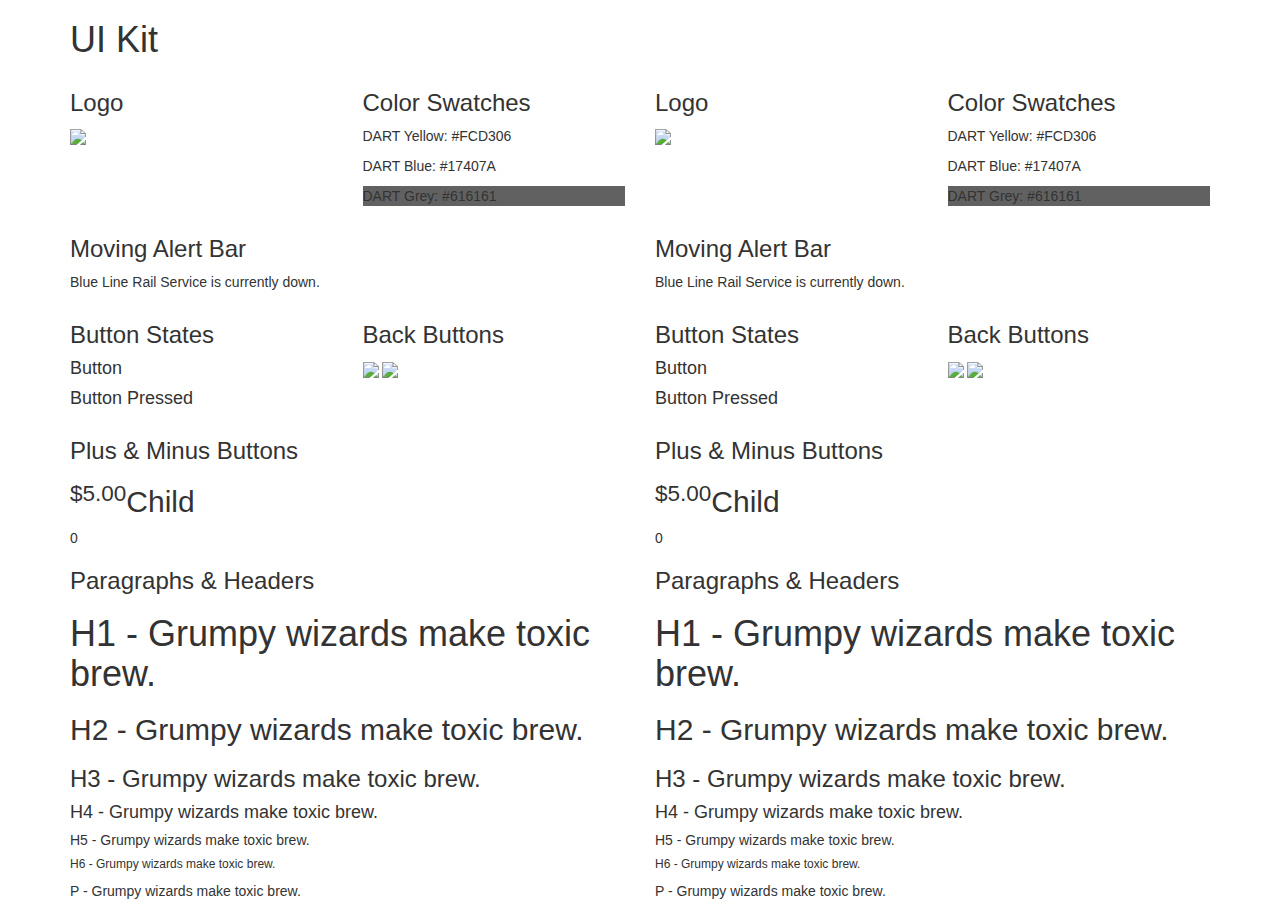
==== index.html @ 842e4073 "Rename flatUIKit to index.html" ====
<!DOCTYPE html>
<html lang="en">

<head>
    <meta charset="utf-8">
    <title>UI Kit</title>
    <meta name="description" content="Flat UI Kit for DART Ticket Vending Machine" />
    
    <!-- Latest compiled and minified CSS -->
    <link rel="stylesheet" href="https://maxcdn.bootstrapcdn.com/bootstrap/3.3.5/css/bootstrap.min.css">
    
    <!-- Latest compiled and minified JavaScript -->
    <script src="https://maxcdn.bootstrapcdn.com/bootstrap/3.3.5/js/bootstrap.min.js"></script>

    <link rel="stylesheet" type="text/css" href="css/styles.css">
    
    <script type="application/javascript">
		
		// Child Counter
		var childCounter = 0;
		function childPlus() {
			if(childCounter >=0)
			{
				childCounter = childCounter + 1;
			}
			//Change number to reflect childCounter
			document.getElementById("childNumber").innerHTML = String(childCounter);
		}
		function childMinus() {
			if(childCounter >0)
			{
				childCounter = childCounter - 1;
			}
			// change childNumber to reflect childCounter 
			document.getElementById("childNumber").innerHTML = String(childCounter);
		}
		
		// Child Counter Dark Side
		var childCounterDarkSide = 0;
		function childPlusDarkSide() {
			if(childCounterDarkSide >=0)
			{
				childCounterDarkSide = childCounterDarkSide + 1;
			}
			//Change number to reflect childCounter
			document.getElementById("childNumberDarkSide").innerHTML = String(childCounterDarkSide);
		}
		function childMinusDarkSide() {
			if(childCounterDarkSide >0)
			{
				childCounterDarkSide = childCounterDarkSide - 1;
			}
			// change childNumber to reflect childCounter 
			document.getElementById("childNumberDarkSide").innerHTML = String(childCounterDarkSide);
		}
		
	</script>
    
</head>

<body>

<!-- container starts -->
    <section class="container">
    
    	<!-- UI Kit title -->
        <div class="row" style="padding-top:0%;">
        	<div class="col-md-12">
        		<h1 id="title">UI Kit</h1>
            </div>
        </div>
        
        
        <!-- Logo & Color Swatches -->
        <div class="row">
        	<div class="col-md-3">
            	<h3 class="sectionTitleBlue">Logo</h3>
                    <img src="imgs/dartLogoWhite.png" class="dartLogo">
            </div>
            <div class="col-md-3">
            	<h3 class="sectionTitleBlue">Color Swatches</h3>
                    <div class="yellowSwatch"><p>DART Yellow: #FCD306</p></div>
                    <div class="darkSwatch"><p>DART Blue: #17407A</p></div>
                    <div class="darkSwatch" style="background-color:#616161;"><p>DART Grey: #616161</p></div>
            </div>
            <div class="col-md-3">
            	<h3 class="sectionTitleYellow">Logo</h3>
        			<img src="imgs/dartLogoYellow.gif" class="dartLogo">
            </div>
            <div class="col-md-3">
            	<h3 class="sectionTitleYellow">Color Swatches</h3>
                    <div class="yellowSwatch"><p>DART Yellow: #FCD306</p></div>
                    <div class="darkSwatch"><p>DART Blue: #17407A</p></div>
                    <div class="darkSwatch" style="background-color:#616161;"><p>DART Grey: #616161</p></div>
            </div>
        </div><!-- end Logo & Color Swatches -->
        
        <!-- Moving Alert Bar -->
        <div class="row">
        	<div class="col-md-6">
            	<h3 class="sectionTitleBlue">Moving Alert Bar</h3>
                	<div class="alertBar"><p class="alertBarText">Blue Line Rail Service is currently down.</p></div>
            </div>
            <div class="col-md-6">
            	<h3 class="sectionTitleYellow">Moving Alert Bar</h3>
                	<div class="alertBar"><p class="alertBarText">Blue Line Rail Service is currently down.</p></div>
            </div>
        </div><!-- end Moving Alert Bar -->
        
        <!-- Button States & Back Button Options -->
        <div class="row">
        	<div class="col-md-3">
            	<h3 class="sectionTitleBlue">Button States</h3>
                	<h4 class="lightside">Button</h4><h4 class="lightside"><span class="pressed">Button Pressed</span></h4>
            </div>
            <div class="col-md-3">        
                <h3 class="sectionTitleBlue">Back Buttons</h3>
                	<a href="#"><img src="imgs/blueFullArrow.png" class="backButton"></a>
                	<a href="#"><img src="imgs/blueArrow.png" class="backButton"></a>
            </div>
            <div class="col-md-3">
            	<h3 class="sectionTitleYellow">Button States</h3>
                    <h4 class="darkSide">Button</h4><h4 class="darkSide"><span class="pressed">Button Pressed</span></h4>         
            </div>
            <div class="col-md-3">               	
                <h3 class="sectionTitleYellow">Back Buttons</h3>
                	<a href="#"><img src="imgs/whiteFullArrow.png" class="backButton"></a>
                	<a href="#"><img src="imgs/whiteArrow.png" class="backButton"></a>
            </div>
        </div><!-- end Button States & Back Button Options -->
        
        <!-- Plus & Minus Buttons -->
        <div class="row">
        	<div class="col-md-6">
            	<h3 class="sectionTitleBlue">Plus & Minus Buttons</h3>
                    <div class="left">
                    	<h2><sup>$5.00</sup>Child</h2>
                    </div>
                    <div class="signs left" onclick="childPlus()">
                    	<div class="plusSign"></div>
                    </div>
                    <div class="left">
                    	<div id="childNumber">0</div>
                    </div>
                    <div class="signs left" onclick="childMinus()">
                    	<div class="minusSign"></div>
                    </div>
            </div>
            <div class="col-md-6">
            	<h3 class="sectionTitleYellow">Plus & Minus Buttons</h3>
                	<div class="left darkSide">
                    	<h2><sup>$5.00</sup>Child</h2>
                    </div>
                    <div class="signsDarkSide left" onclick="childPlusDarkSide()">
                    	<div class="plusSignDarkSide"></div>
                    </div>
                    <div class="left darkSide">
                    	<div id="childNumberDarkSide">0</div>
                    </div>
                    <div class="signsDarkSide left" onclick="childMinusDarkSide()">
                    	<div class="minusSignDarkSide"></div>
                    </div>
            </div>
        </div><!-- end Plus & Minus Buttons -->
        
        <!-- Paragraphs & Headers -->
        <div class="row">
        	<div class="col-md-6">
            	<h3 class="sectionTitleBlue">Paragraphs & Headers</h3>
                	<h1 class="lightSide">H1 - Grumpy wizards make toxic brew.</h1>
                    <h2 class="lightSide">H2 - Grumpy wizards make toxic brew.</h2>
                    <h3 class="lightSide">H3 - Grumpy wizards make toxic brew.</h3>
                    <h4 class="lightSide">H4 - Grumpy wizards make toxic brew.</h4>
                    <h5 class="lightSide">H5 - Grumpy wizards make toxic brew.</h5>
                    <h6 class="lightSide">H6 - Grumpy wizards make toxic brew.</h6>
                    <p class="lightSide">P - Grumpy wizards make toxic brew.</p>
            </div>
            <div class="col-md-6">
            	<h3 class="sectionTitleYellow">Paragraphs & Headers</h3>
                	<h1 class="darkSide">H1 - Grumpy wizards make toxic brew.</h1>
                    <h2 class="darkSide">H2 - Grumpy wizards make toxic brew.</h2>
                    <h3 class="darkSide">H3 - Grumpy wizards make toxic brew.</h3>
                    <h4 class="darkSide">H4 - Grumpy wizards make toxic brew.</h4>
                    <h5 class="darkSide">H5 - Grumpy wizards make toxic brew.</h5>
                    <h6 class="darkSide">H6 - Grumpy wizards make toxic brew.</h6>
                    <p class="darkSide">P - Grumpy wizards make toxic brew.</p>

            </div>
        </div><!-- end Paragraphs & Headers -->
        
        <section id="background">
        </section><!-- close background -->
    </section><!-- close container ends -->

</body>
</html>
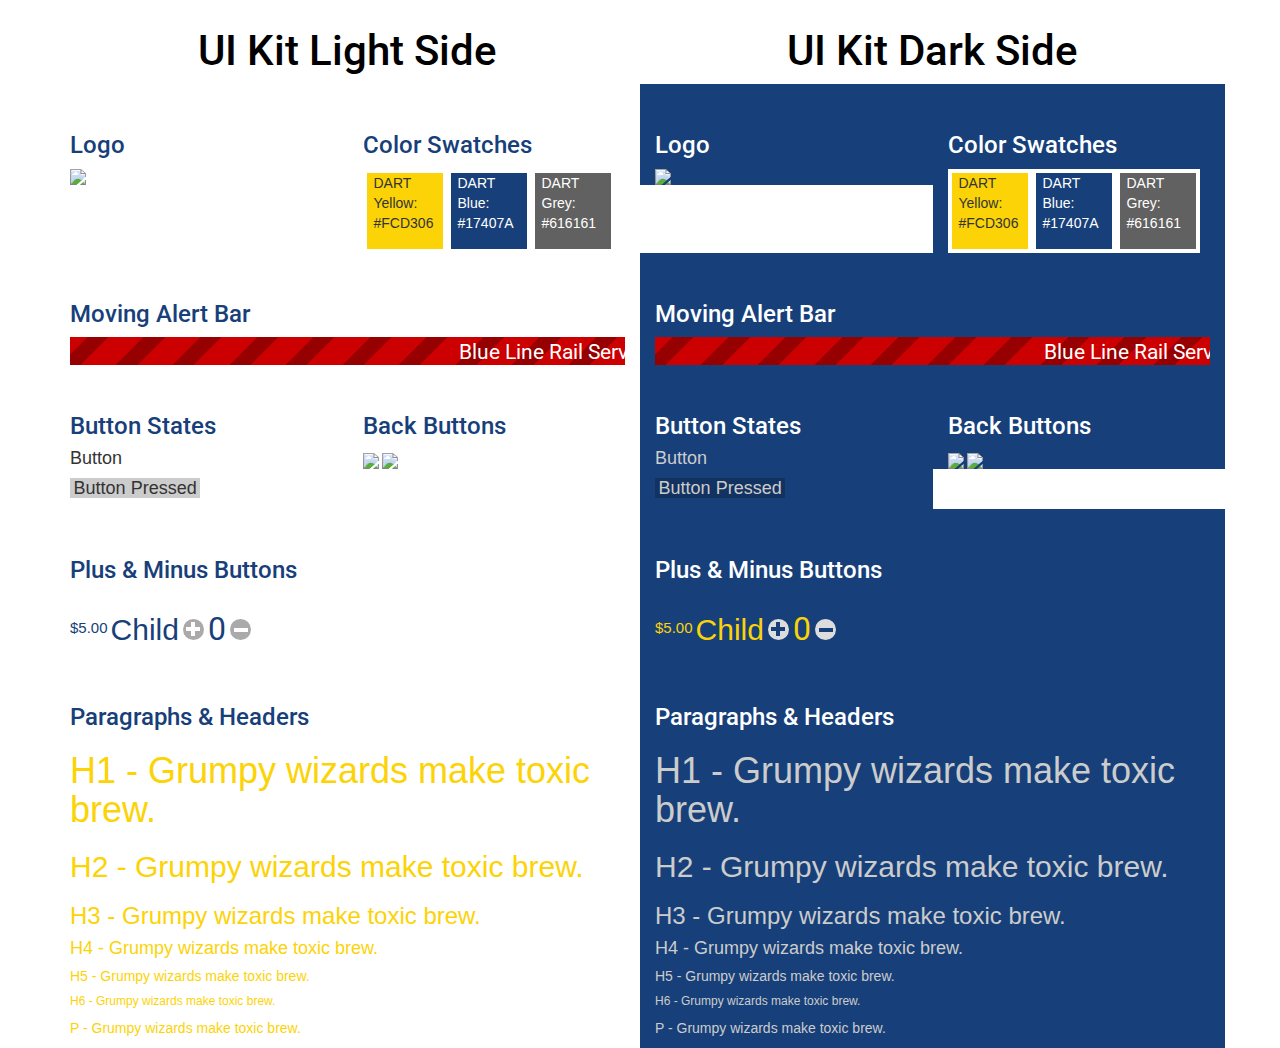
==== commit ba434d2a: "Rename index copy.html to index.html" ====
--- a/index.html
+++ b/index.html
@@ -55,21 +55,22 @@
 		}
 		
 	</script>
-    
 </head>
 
 <body>
-
 <!-- container starts -->
     <section class="container">
     
     	<!-- UI Kit title -->
-        <div class="row" style="padding-top:0%;">
-        	<div class="col-md-12">
-        		<h1 id="title">UI Kit</h1>
+        <div class="row">
+        	<div class="col-md-6">
+        		<h1 class="title">UI Kit Light Side</h1>
+            </div>
+            
+            <div class="col-md-6">
+        		<h1 class="title">UI Kit Dark Side</h1>
             </div>
         </div>
-        
         
         <!-- Logo & Color Swatches -->
         <div class="row">
@@ -81,13 +82,13 @@
             	<h3 class="sectionTitleBlue">Color Swatches</h3>
                     <div class="yellowSwatch"><p>DART Yellow: #FCD306</p></div>
                     <div class="darkSwatch"><p>DART Blue: #17407A</p></div>
-                    <div class="darkSwatch" style="background-color:#616161;"><p>DART Grey: #616161</p></div>
+                    <div class="darkSwatch" id="greySwatch"><p>DART Grey: #616161</p></div>
             </div>
-            <div class="col-md-3">
+            <div class="col-md-3 blue">
             	<h3 class="sectionTitleYellow">Logo</h3>
         			<img src="imgs/dartLogoYellow.gif" class="dartLogo">
             </div>
-            <div class="col-md-3">
+            <div class="col-md-3 blue">
             	<h3 class="sectionTitleYellow">Color Swatches</h3>
                     <div class="yellowSwatch"><p>DART Yellow: #FCD306</p></div>
                     <div class="darkSwatch"><p>DART Blue: #17407A</p></div>
@@ -101,7 +102,7 @@
             	<h3 class="sectionTitleBlue">Moving Alert Bar</h3>
                 	<div class="alertBar"><p class="alertBarText">Blue Line Rail Service is currently down.</p></div>
             </div>
-            <div class="col-md-6">
+            <div class="col-md-6 blue">
             	<h3 class="sectionTitleYellow">Moving Alert Bar</h3>
                 	<div class="alertBar"><p class="alertBarText">Blue Line Rail Service is currently down.</p></div>
             </div>
@@ -118,11 +119,11 @@
                 	<a href="#"><img src="imgs/blueFullArrow.png" class="backButton"></a>
                 	<a href="#"><img src="imgs/blueArrow.png" class="backButton"></a>
             </div>
-            <div class="col-md-3">
+            <div class="col-md-3 blue">
             	<h3 class="sectionTitleYellow">Button States</h3>
                     <h4 class="darkSide">Button</h4><h4 class="darkSide"><span class="pressed">Button Pressed</span></h4>         
             </div>
-            <div class="col-md-3">               	
+            <div class="col-md-3 blue">               	
                 <h3 class="sectionTitleYellow">Back Buttons</h3>
                 	<a href="#"><img src="imgs/whiteFullArrow.png" class="backButton"></a>
                 	<a href="#"><img src="imgs/whiteArrow.png" class="backButton"></a>
@@ -146,7 +147,7 @@
                     	<div class="minusSign"></div>
                     </div>
             </div>
-            <div class="col-md-6">
+            <div class="col-md-6 blue">
             	<h3 class="sectionTitleYellow">Plus & Minus Buttons</h3>
                 	<div class="left darkSide">
                     	<h2><sup>$5.00</sup>Child</h2>
@@ -175,7 +176,7 @@
                     <h6 class="lightSide">H6 - Grumpy wizards make toxic brew.</h6>
                     <p class="lightSide">P - Grumpy wizards make toxic brew.</p>
             </div>
-            <div class="col-md-6">
+            <div class="col-md-6 blue">
             	<h3 class="sectionTitleYellow">Paragraphs & Headers</h3>
                 	<h1 class="darkSide">H1 - Grumpy wizards make toxic brew.</h1>
                     <h2 class="darkSide">H2 - Grumpy wizards make toxic brew.</h2>
@@ -188,8 +189,6 @@
             </div>
         </div><!-- end Paragraphs & Headers -->
         
-        <section id="background">
-        </section><!-- close background -->
     </section><!-- close container ends -->
 
 </body>
--- a/css/styles.css
+++ b/css/styles.css
@@ -0,0 +1,208 @@
+@charset "UTF-8";
+
+/*import fonts from Google API*/
+@import url(http://fonts.googleapis.com/css?family=Roboto+Condensed);
+@import url(http://fonts.googleapis.com/css?family=Roboto);
+
+.blue{
+	background-color:#17407a;
+}
+.darkSide{
+	color:#ccc;/*text against dark background is grey*/
+}
+.lightSide{
+	color:#fcd306;/*text against white background is DART yellow*/
+}
+.title{/*title of document (at top)*/
+	text-align:center;	
+	font-family:Roboto;
+	font-size:3em;
+	color: black;
+  	margin-top:0;
+}
+.sectionTitleBlue{/*title of each section in blue*/
+	font-family:Roboto;
+	color:#17407a;
+}
+.sectionTitleYellow{/*title of each section in yellow*/
+	font-family:Roboto;
+	color:white;
+}
+.col-md-3, .col-md-6{
+	padding-top:2em;	
+}
+.dartLogo{
+	width:10em;
+	padding-right:.3em;
+	float:left;/*starts dart img at left*/	
+}
+
+.yellowSwatch{/*define color swatch*/
+	width:6em;
+	height:6em;
+	background-color:#fcd306;
+	border: solid .3em white;
+	float:left;/*floats color swatch next to dart img*/
+}
+	.yellowSwatch p{/*move text on swatch*/
+		padding-left:.5em;
+	}
+.darkSwatch{/*define styles for dark swatch*/
+	width:6em;
+	height:6em;
+	background-color:#17407a;
+	border: solid .3em white;
+	float:left;/*floats color swatch next to other color swatch*/
+}
+	.darkSwatch p{/*move text on color swatch and make white to be legible*/
+		padding-left:.5em;
+		color:white;	
+	}
+#greySwatch{/*give the grey swatch a unique color from dark swatch class it carries*/
+	background-color:#616161;	
+}
+	
+.alertBar {
+	height: 2em;	
+	overflow: hidden;
+	position: relative;
+	background-color:#C00;
+	background-image: repeating-linear-gradient(-45deg, transparent, transparent 25px, rgba(150,0,0,1) 25px, rgba(150,0,0,1) 40px);
+}
+.alertBarText{
+	color:white;
+	font-family:Roboto, Verdana, Geneva, sans-serif;
+	font-size:1.5em;
+	/* starting position */
+	-moz-transform:translateX(70%);
+	-webkit-transform:translateX(70%);	
+	transform:translateX(70%);
+	/* animate this thing! */	
+	-moz-animation: alertBarText 8s linear infinite;
+	-webkit-animation: alertBarText 8s linear infinite;
+	animation: alertBarText 9s linear infinite;
+}
+/* move text on alert bar */
+@-moz-keyframes alertBarText{
+ 0%   { -moz-transform: translateX(100%); }
+ 100% { -moz-transform: translateX(-90%); }
+}
+@-webkit-keyframes alertBarText{
+ 0%   { -webkit-transform: translateX(100%); }
+ 100% { -webkit-transform: translateX(-90%); }
+}
+@keyframes alertBarText{
+ 0%   { 
+ -moz-transform: translateX(100%); /* Browser bug fix */
+ -webkit-transform: translateX(100%); /* Browser bug fix */
+ transform: translateX(100%); 		
+ }
+ 100% { 
+ -moz-transform: translateX(-90%); /* Browser bug fix */
+ -webkit-transform: translateX(-90%); /* Browser bug fix */
+ transform: translateX(-90%); 
+ }
+}
+
+.pressed{
+	background-color:rgba(0,0,0,0.2);/*gives background color of black with opacity of 2*/
+	padding-left:.2em;/*give more space for color around text*/
+	padding-right:.2em;/*give more space for color around text*/
+}
+
+.backButton{
+	width:25%;	
+}
+
+sup{
+	font-size:.5em;	/*change size of supserscript font to be smaller than header tags it is wrapped in*/
+	padding-right:.2em;
+}
+
+/*********************************************incrementing numbers*********************************************/
+#childNumber{
+	font-family:Roboto, Verdana, Geneva, sans-serif;
+	font-size:2.3em;
+	color:#17407a;/*DART Blue*/
+}
+#childNumberDarkSide{
+	font-family:Roboto, Verdana, Geneva, sans-serif;
+	font-size:2.3em;
+	color:#fcd306;/*DART Yellow*/
+}
+
+/*********************************************white side signs*********************************************/
+div.left h2{/*targets plus and minus buttons text on white side*/
+	color:#17407a;	
+}
+.signs{/*grey circle behind plus or minus button*/
+	background-color:#aaa;
+	border-radius:1em;
+	width:1.5em;
+	height:1.5em;
+}
+.plusSign {/*vertical length*/
+	background:white;
+	width:.3em;/*width of stick*/
+	height:1em;/*vertical length of stick*/
+	position:relative;
+	margin-left:.6em;/*pushes both lengths of plus sign form left margin*/
+	top:.2em;
+}
+.plusSign:before {/*horizontal length*/
+	background:white;
+	content:"";
+	width:1em;/*horizontal length of stick*/
+	height:.3em;/*width of stick*/
+	position:absolute;/*keeps horizontal piece with vertical piece*/
+	top:.35em;/*pushes horizontal piece down from top*/
+	left:-.35em;/*pushes horizontal piece over from left*/
+}
+.minusSign {/*horizontal length*/
+	background:white;
+	width:1em;/*width of stick*/
+	height:.3em;/*vertical length of stick*/
+	position:relative;
+	margin-left:.3em;/*pushes both lengths of plus sign from left margin*/
+	top:.6em;
+}
+
+/*********************************************blue side signs*********************************************/
+div.left.darkSide h2{/*targets plus and minus buttons text on blue side*/
+	color:#fcd306;	
+}
+.signsDarkSide{/*grey circle behind plus or minus button*/
+	background-color:#ddd;
+	border-radius:1em;
+	width:1.5em;
+	height:1.5em;
+}
+.plusSignDarkSide {/*vertical length*/
+	background:#17407a;
+	width:.3em;/*width of stick*/
+	height:1em;/*vertical length of stick*/
+	position:relative;
+	margin-left:.6em;/*pushes both lengths of plus sign form left margin*/
+	top:.2em;
+}
+.plusSignDarkSide:before {/*horizontal length*/
+	background:#17407a;
+	content:"";
+	width:1em;/*horizontal length of stick*/
+	height:.3em;/*width of stick*/
+	position:absolute;/*keeps horizontal piece with vertical piece*/
+	top:.35em;/*pushes horizontal piece down from top*/
+	left:-.35em;/*pushes horizontal piece over from left*/
+}
+.minusSignDarkSide {/*horizontal length*/
+	background:#17407a;
+	width:1em;/*width of stick*/
+	height:.3em;/*vertical length of stick*/
+	position:relative;
+	margin-left:.3em;/*pushes both lengths of plus sign form left margin*/
+	top:.6em;
+}
+
+.left {/*places all plus and minus buttons left*/
+	display:inline-block;
+}
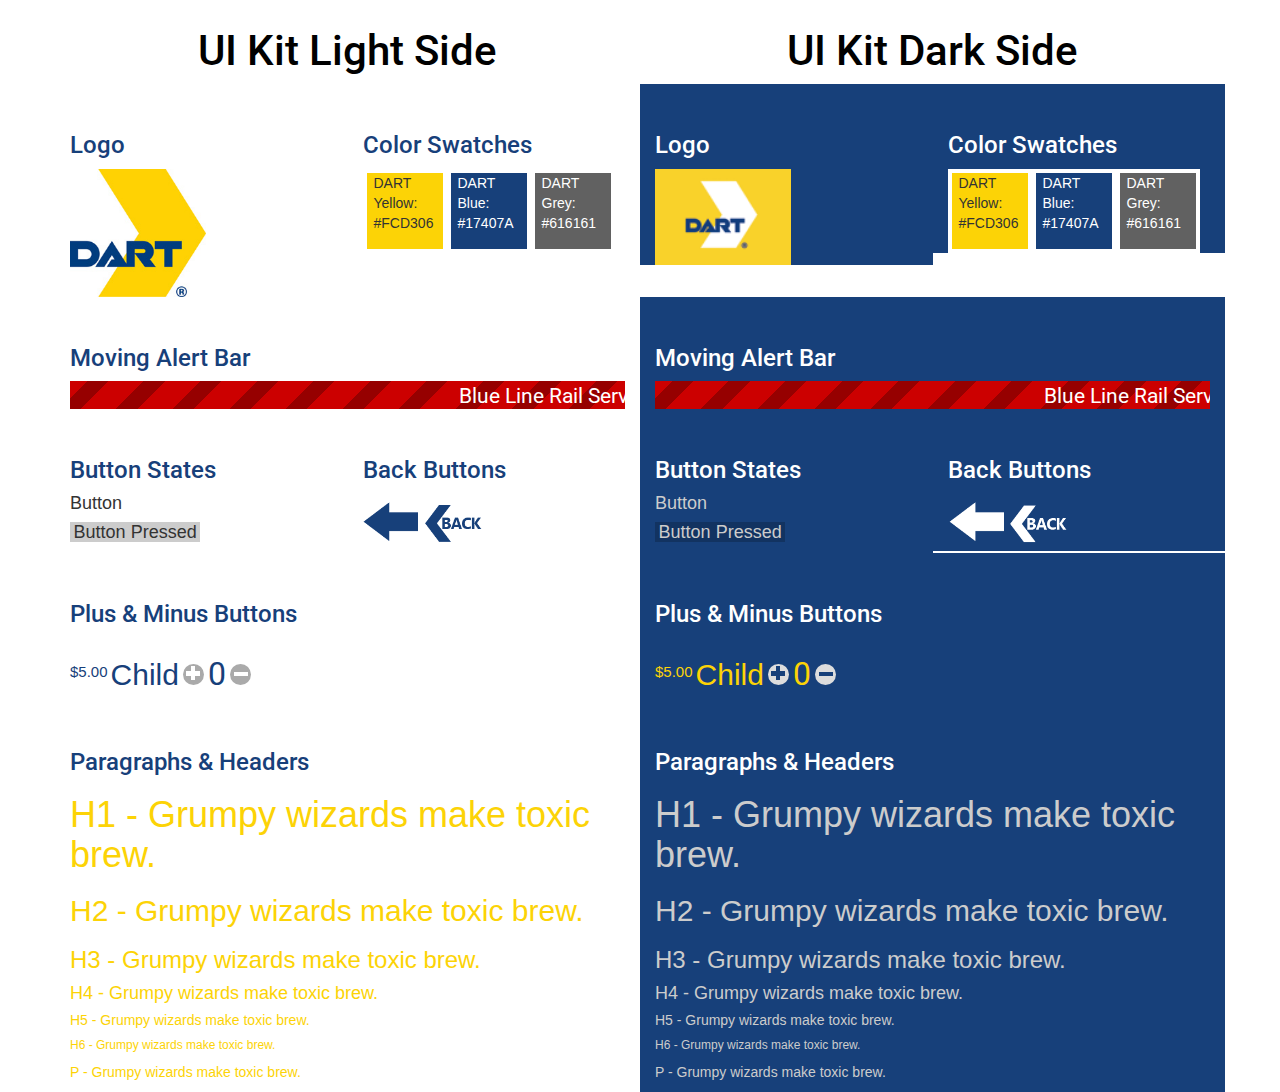
==== commit cb4b9cfb: "first try at child cost section" ====
--- a/index.html
+++ b/index.html
@@ -18,21 +18,26 @@
 		
 		// Child Counter
 		var childCounter = 0;
+		var childAmount = 0;
 		function childPlus() {
 			if(childCounter >=0)
 			{
 				childCounter = childCounter + 1;
+				childAmount = childAmount + 5;
 			}
 			//Change number to reflect childCounter
 			document.getElementById("childNumber").innerHTML = String(childCounter);
+			document.getElementById("childCost").innerHTML = String(childAmount);
 		}
 		function childMinus() {
 			if(childCounter >0)
 			{
 				childCounter = childCounter - 1;
+				childAmount = childAmount - 5;
 			}
 			// change childNumber to reflect childCounter 
 			document.getElementById("childNumber").innerHTML = String(childCounter);
+			document.getElementById("childCost").innerHTML = String(childAmount);
 		}
 		
 		// Child Counter Dark Side
@@ -134,8 +139,8 @@
         <div class="row">
         	<div class="col-md-6">
             	<h3 class="sectionTitleBlue">Plus & Minus Buttons</h3>
-                    <div class="left">
-                    	<h2><sup>$5.00</sup>Child</h2>
+                    <div class="left">    
+                        <h2><sup>$5.00</sup>Child</h2>
                     </div>
                     <div class="signs left" onclick="childPlus()">
                     	<div class="plusSign"></div>
--- a/css/styles.css
+++ b/css/styles.css
@@ -111,7 +111,7 @@
 }
 
 .backButton{
-	width:25%;	
+	width:22%;	
 }
 
 sup{
@@ -124,6 +124,12 @@
 	font-family:Roboto, Verdana, Geneva, sans-serif;
 	font-size:2.3em;
 	color:#17407a;/*DART Blue*/
+}
+#childCost{
+	font-family:Roboto, Verdana, Geneva, sans-serif;
+	font-size:1em;
+	color:#17407a;/*DART Blue*/
+	line-height:5px;/*fix this*/
 }
 #childNumberDarkSide{
 	font-family:Roboto, Verdana, Geneva, sans-serif;
